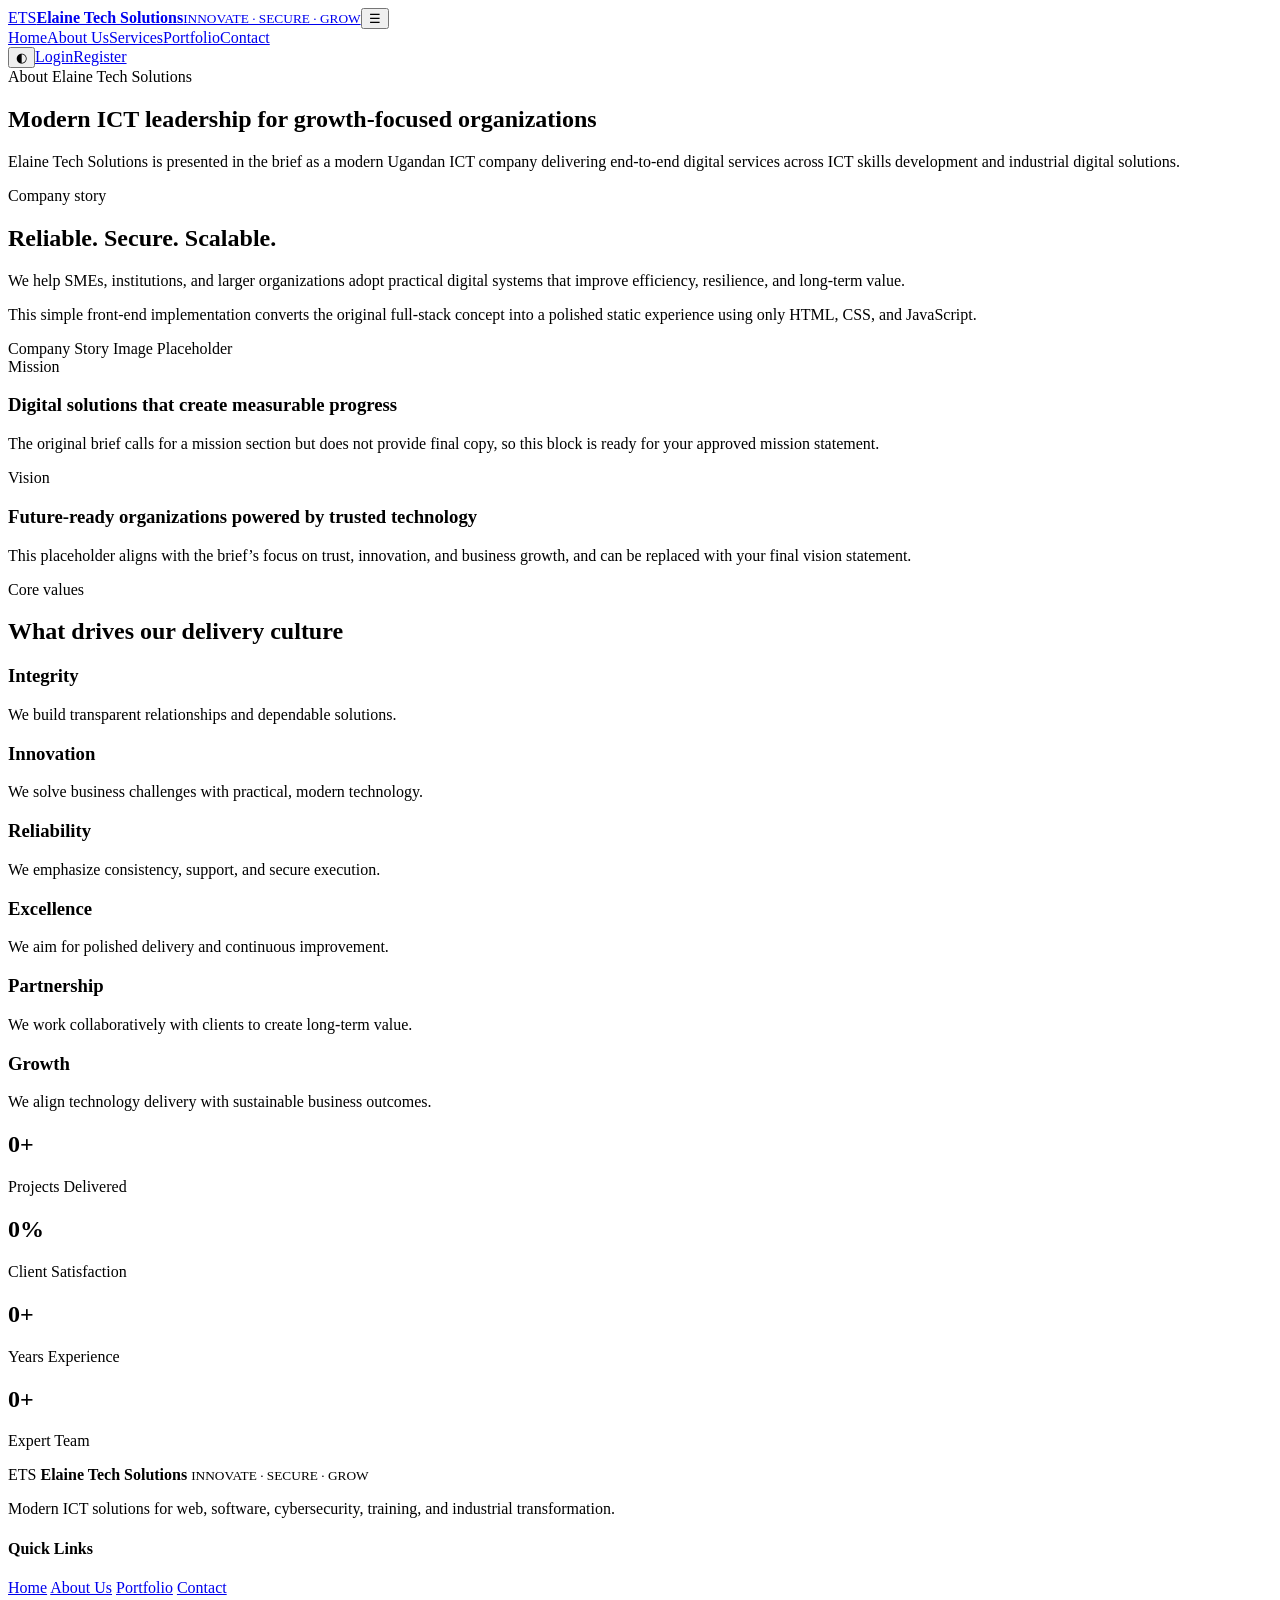
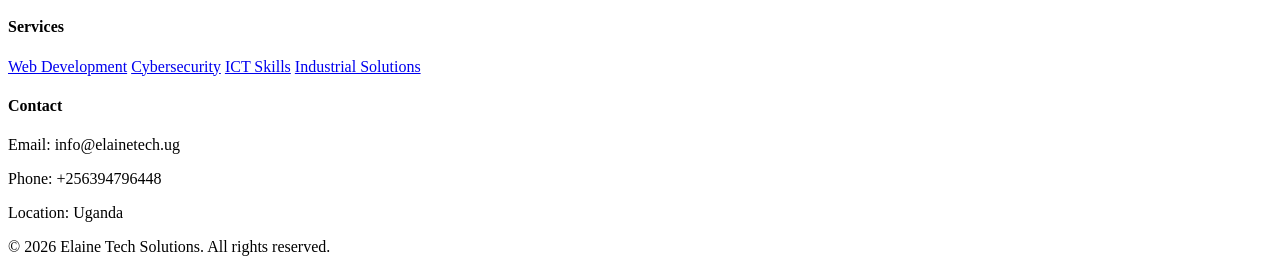
==== about.html @ 195ba715 "Add files via upload" ====
<!DOCTYPE html>
<html lang="en">
<head>
  <meta charset="UTF-8" />
  <meta name="viewport" content="width=device-width, initial-scale=1.0" />
  <title>About | Elaine Tech Solutions</title>
  <link rel="preconnect" href="https://fonts.googleapis.com" />
  <link rel="preconnect" href="https://fonts.gstatic.com" crossorigin />
  <link href="https://fonts.googleapis.com/css2?family=Inter:wght@400;500;600;700;800&display=swap" rel="stylesheet" />
  <link rel="stylesheet" href="assets/css/style.css" />
</head>
<body>
    <div class="container utility-wrap">
  <header class="site-header"><div class="container nav-wrap"><a class="brand" href="index.html"><span class="brand-mark">ETS</span><span><strong>Elaine Tech Solutions</strong><small>INNOVATE · SECURE · GROW</small></span></a><button class="nav-toggle" aria-label="Toggle navigation">☰</button><nav class="site-nav"><a href="index.html">Home</a><a class="active" href="about.html">About Us</a><a href="services.html">Services</a><a href="portfolio.html">Portfolio</a><a href="contact.html">Contact</a></nav><div class="nav-actions"><button id="themeToggle" class="theme-toggle" aria-label="Toggle dark mode">◐</button><a class="btn btn-ghost" href="contact.html">Login</a><a class="btn btn-primary" href="contact.html">Register</a></div></div></header>

  <main>
    <section class="page-hero section-pad light-section">
      <div class="container reveal">
        <span class="eyebrow">About Elaine Tech Solutions</span>
        <h1>Modern ICT leadership for growth-focused organizations</h1>
        <p>Elaine Tech Solutions is presented in the brief as a modern Ugandan ICT company delivering end-to-end digital services across ICT skills development and industrial digital solutions.</p>
      </div>
    </section>

    <section class="section-pad">
      <div class="container split-feature">
        <div class="feature-copy reveal">
          <span class="eyebrow">Company story</span>
          <h2>Reliable. Secure. Scalable.</h2>
          <p>We help SMEs, institutions, and larger organizations adopt practical digital systems that improve efficiency, resilience, and long-term value.</p>
          <p>This simple front-end implementation converts the original full-stack concept into a polished static experience using only HTML, CSS, and JavaScript.</p>
        </div>
        <div class="feature-visual reveal">
          <div class="visual-block">Company Story Image Placeholder</div>
        </div>
      </div>
    </section>

    <section class="section-pad light-section">
      <div class="container card-grid two-col-grid">
        <article class="card reveal">
          <span class="eyebrow">Mission</span>
          <h3>Digital solutions that create measurable progress</h3>
          <p>The original brief calls for a mission section but does not provide final copy, so this block is ready for your approved mission statement.</p>
        </article>
        <article class="card reveal">
          <span class="eyebrow">Vision</span>
          <h3>Future-ready organizations powered by trusted technology</h3>
          <p>This placeholder aligns with the brief’s focus on trust, innovation, and business growth, and can be replaced with your final vision statement.</p>
        </article>
      </div>
    </section>

    <section class="section-pad">
      <div class="container">
        <div class="section-head reveal">
          <span class="eyebrow">Core values</span>
          <h2>What drives our delivery culture</h2>
        </div>
        <div class="card-grid services-grid">
          <article class="card reveal">
            <h3>Integrity</h3>
            <p>We build transparent relationships and dependable solutions.</p>
          </article>
          <article class="card reveal">
            <h3>Innovation</h3>
            <p>We solve business challenges with practical, modern technology.</p>
          </article>
          <article class="card reveal">
            <h3>Reliability</h3>
            <p>We emphasize consistency, support, and secure execution.</p>
          </article>
          <article class="card reveal">
            <h3>Excellence</h3>
            <p>We aim for polished delivery and continuous improvement.</p>
          </article>
          <article class="card reveal">
            <h3>Partnership</h3>
            <p>We work collaboratively with clients to create long-term value.</p>
          </article>
          <article class="card reveal">
            <h3>Growth</h3>
            <p>We align technology delivery with sustainable business outcomes.</p>
          </article>
        </div>
      </div>
    </section>

    <section class="stats-band">
      <div class="container stats-grid">
        <div class="stat-item reveal">
          <h2><span class="counter" data-target="200">0</span>+</h2>
          <p>Projects Delivered</p>
        </div>
        <div class="stat-item reveal">
          <h2><span class="counter" data-target="98">0</span>%</h2>
          <p>Client Satisfaction</p>
        </div>
        <div class="stat-item reveal">
          <h2><span class="counter" data-target="10">0</span>+</h2>
          <p>Years Experience</p>
        </div>
        <div class="stat-item reveal">
          <h2><span class="counter" data-target="50">0</span>+</h2>
          <p>Expert Team</p></div>
      </div>
    </section>
  </main>

  <footer class="site-footer">
    <div class="container footer-grid">
      <div>
        <div class="brand footer-brand">
          <span class="brand-mark">ETS</span>
          <span><strong>Elaine Tech Solutions</strong>
            <small>INNOVATE · SECURE · GROW</small></span>
          </div>
          <p>Modern ICT solutions for web, software, cybersecurity, training, and industrial transformation.</p>
        </div>
        <div>
          <h4>Quick Links</h4>
          <a href="index.html">Home</a>
          <a href="about.html">About Us</a>
          <a href="portfolio.html">Portfolio</a>
          <a href="contact.html">Contact</a>
        </div>
        <div>
          <h4>Services</h4>
          <a href="services.html">Web Development</a>
          <a href="services.html">Cybersecurity</a>
          <a href="services.html">ICT Skills</a>
          <a href="services.html">Industrial Solutions</a>
        </div>
        <div>
          <h4>Contact</h4>
          <p>Email: info@elainetech.ug</p>
        <p>Phone: +256394796448</p>
          <p>Location: Uganda</p>
        </div>
      </div>
      <div class="footer-bottom">
        <div class="container">
          <p>© 2026 Elaine Tech Solutions. All rights reserved.</p>
        </div>
      </div>
    </footer>
  <script src="assets/js/main.js"></script>
</body>
</html>
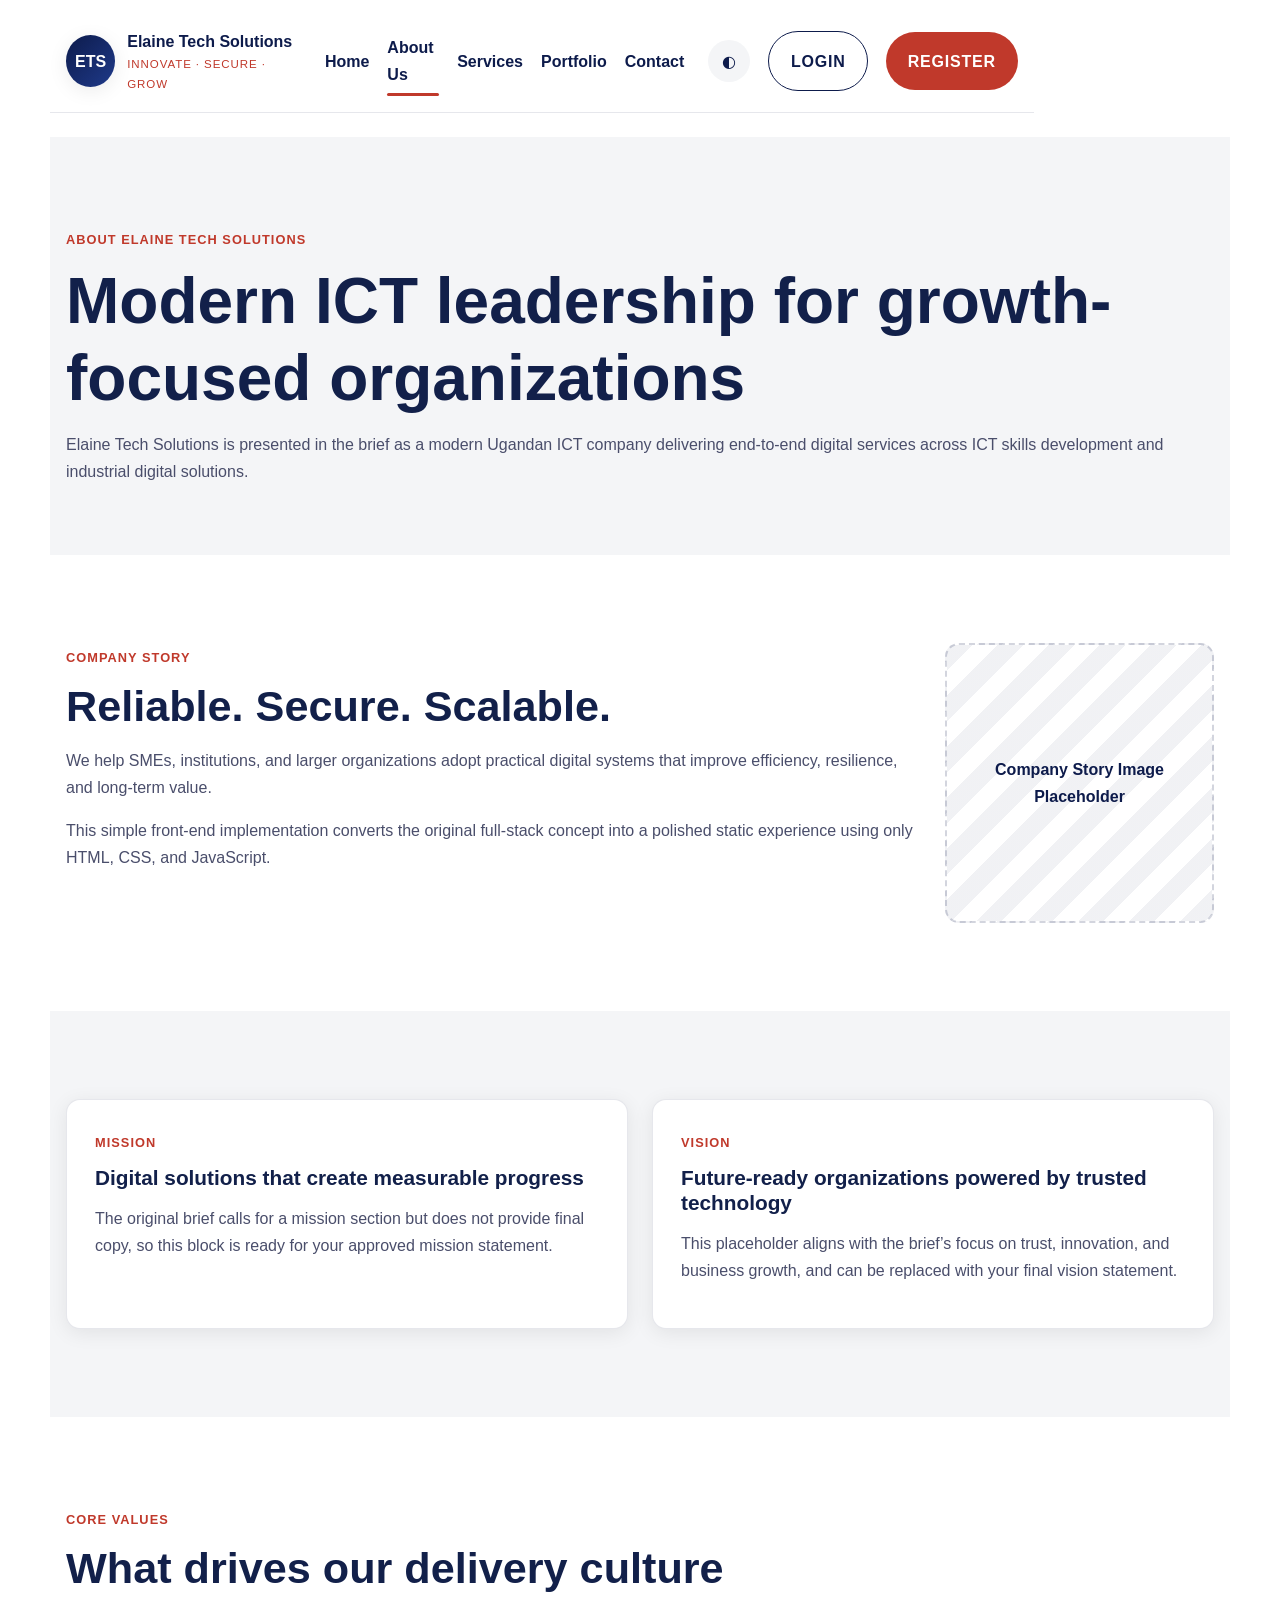
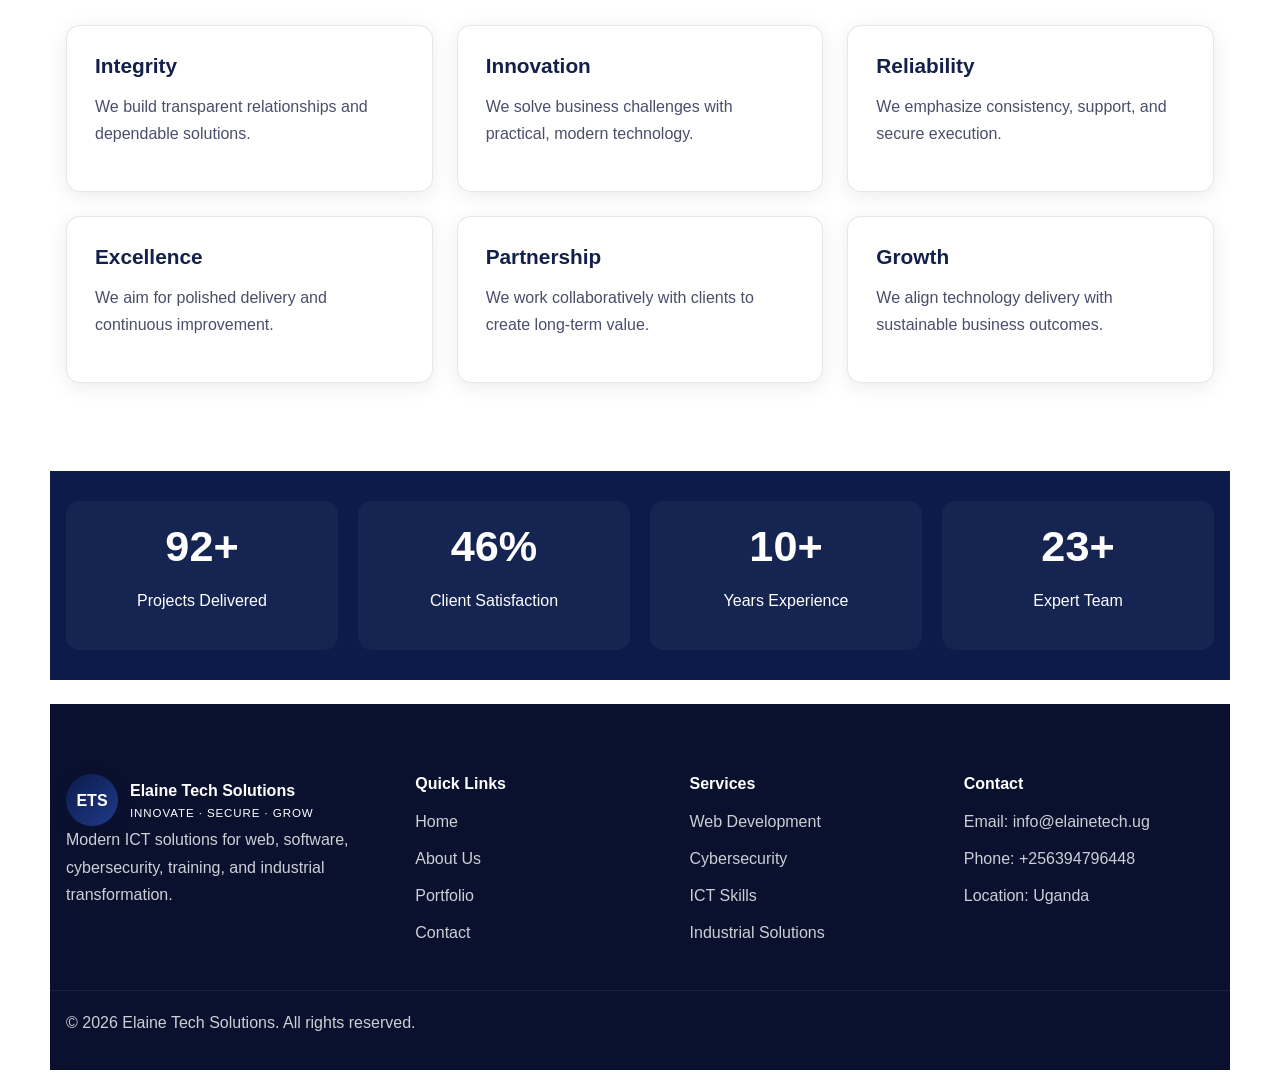
==== commit ea53540b: "Update about.html" ====
--- a/about.html
+++ b/about.html
@@ -7,7 +7,7 @@
   <link rel="preconnect" href="https://fonts.googleapis.com" />
   <link rel="preconnect" href="https://fonts.gstatic.com" crossorigin />
   <link href="https://fonts.googleapis.com/css2?family=Inter:wght@400;500;600;700;800&display=swap" rel="stylesheet" />
-  <link rel="stylesheet" href="assets/css/style.css" />
+  <link rel="stylesheet" href="style.css" />
 </head>
 <body>
     <div class="container utility-wrap">
@@ -144,6 +144,6 @@
         </div>
       </div>
     </footer>
-  <script src="assets/js/main.js"></script>
+  <script src="main.js"></script>
 </body>
-</html>+</html>
--- a/style.css
+++ b/style.css
@@ -0,0 +1,906 @@
+:root {
+  --navy: #0D1B4B;
+  --red: #C0392B;
+  --white: #FFFFFF;
+  --light: #F4F5F7;
+  --text: #4A4E6B;
+  --heading: #12204a;
+  --shadow: 0 4px 20px rgba(0,0,0,0.08);
+  --radius: 14px;
+  --container: 1180px;
+  --border: rgba(13,27,75,0.10);
+}
+
+* {
+  box-sizing: border-box;
+}
+
+html {
+  scroll-behavior: smooth;
+}
+
+body {
+  margin: 0;
+  font-family: 'Inter', Arial, sans-serif;
+  color: var(--text);
+  background: var(--white);
+  line-height: 1.7;
+}
+
+img {
+  max-width: 100%;
+  display: block;
+}
+
+a {
+  color: inherit;
+  text-decoration: none;
+}
+
+button,
+input,
+textarea {
+  font: inherit;
+}
+
+.container {
+  width: min(100% - 2rem, var(--container));
+  margin: 0 auto;
+}
+
+.section-pad {
+  padding: 88px 0;
+}
+
+.light-section {
+  background: var(--light);
+}
+
+.eyebrow {
+  display: inline-block;
+  text-transform: uppercase;
+  letter-spacing: 0.08em;
+  color: var(--red);
+  font-size: 0.8rem;
+  font-weight: 700;
+  margin-bottom: 12px;
+}
+
+.eyebrow.light {
+  color: rgba(255,255,255,0.75);
+}
+
+h1,
+h2,
+h3,
+h4 {
+  color: var(--heading);
+  line-height: 1.2;
+  margin: 0 0 14px;
+}
+
+h1 {
+  font-size: clamp(2.2rem, 5vw, 4rem);
+}
+
+h2 {
+  font-size: clamp(1.8rem, 4vw, 2.7rem);
+}
+
+h3 {
+  font-size: 1.3rem;
+}
+
+p {
+  margin: 0 0 1rem;
+}
+
+.utility-bar {
+  background: #09112f;
+  color: rgba(255,255,255,0.82);
+  font-size: 0.92rem;
+}
+
+.utility-wrap,
+.nav-wrap,
+.cta-wrap,
+.contact-grid,
+.split-feature,
+.hero-grid {
+  display: flex;
+  gap: 24px;
+}
+
+.utility-wrap {
+  justify-content: space-between;
+  align-items: center;
+  padding: 10px 0;
+  flex-wrap: wrap;
+}
+
+.utility-left,
+.utility-right {
+  display: flex;
+  gap: 18px;
+  flex-wrap: wrap;
+}
+
+.site-header {
+  position: sticky;
+  top: 0;
+  z-index: 100;
+  background: rgba(255,255,255,0.96);
+  backdrop-filter: blur(10px);
+  border-bottom: 1px solid var(--border);
+}
+
+.nav-wrap {
+  align-items: center;
+  justify-content: space-between;
+  padding: 18px 0;
+}
+
+.brand {
+  display: inline-flex;
+  align-items: center;
+  gap: 12px;
+}
+
+.brand strong {
+  display: block;
+  color: var(--navy);
+}
+
+.brand small {
+  display: block;
+  color: var(--red);
+  font-size: 0.72rem;
+  letter-spacing: 0.08em;
+}
+
+.brand-mark {
+  width: 52px;
+  height: 52px;
+  border-radius: 50%;
+  background: linear-gradient(135deg, var(--navy), #1f3a8a);
+  color: var(--white);
+  display: grid;
+  place-items: center;
+  font-weight: 800;
+  box-shadow: var(--shadow);
+}
+
+.site-nav,
+.nav-actions {
+  display: flex;
+  align-items: center;
+  gap: 18px;
+}
+
+.site-nav a {
+  position: relative;
+  font-weight: 600;
+  color: var(--navy);
+}
+
+.site-nav a.active::after,
+.site-nav a:hover::after {
+  content: '';
+  position: absolute;
+  left: 0;
+  bottom: -8px;
+  width: 100%;
+  height: 3px;
+  border-radius: 999px;
+  background: var(--red);
+}
+
+.nav-toggle,
+.theme-toggle,
+.carousel-btn,
+.dot,
+.filter-btn {
+  border: 0;
+  cursor: pointer;
+}
+
+.nav-toggle {
+  display: none;
+  background: transparent;
+  font-size: 1.8rem;
+  color: var(--navy);
+}
+
+.theme-toggle {
+  width: 42px;
+  height: 42px;
+  border-radius: 50%;
+  background: var(--light);
+  color: var(--navy);
+}
+
+.btn {
+  display: inline-flex;
+  align-items: center;
+  justify-content: center;
+  padding: 0.95rem 1.35rem;
+  border-radius: 999px;
+  font-weight: 700;
+  letter-spacing: 0.05em;
+  text-transform: uppercase;
+  transition: 0.3s ease;
+}
+
+.btn:hover {
+  transform: translateY(-2px);
+}
+
+.btn-primary {
+  background: var(--red);
+  color: var(--white);
+}
+
+.btn-ghost {
+  border: 1px solid var(--navy);
+  color: var(--navy);
+}
+
+.btn-outline {
+  border: 1px solid var(--red);
+  color: var(--red);
+}
+
+.btn-light {
+  background: var(--white);
+  color: var(--navy);
+}
+
+/* Hero */
+.hero {
+  position: relative;
+}
+
+.hero::before {
+  content: "";
+  position: absolute;
+  inset: 0;
+  background: rgba(0, 0, 0, 0.45); /* darker but clearer */
+  z-index: 1;
+}
+.hero-section {
+  position: relative;
+  height: 80vh;
+  display: grid;
+  place-items: center;
+  text-align: center;
+  color: #fff;
+  padding: 0 20px;
+  opacity: .7;
+  background:
+    linear-gradient(rgba(0,0,0,.7), rgba(46,125,50,.4)),
+    url('https://images.unsplash.com/photo-1498050108023-c5249f4df085') center/cover no-repeat;
+  background-attachment: fixed;
+  animation: zoomBg 20s ease-in-out infinite alternate;
+}
+
+.hero-inner {
+  display: grid;
+  grid-template-columns: 1fr 420px;
+  gap: 52px;
+  align-items: center;
+}
+
+.hero-text h1 {
+  font-size: clamp(2rem, 4vw, 3.2rem);
+  font-weight: 800;
+  color: #fff;
+  line-height: 1.15;
+  margin: 0 0 18px;
+}
+
+.hero-accent {
+  color: #e07b6a;
+}
+
+.hero-text .eyebrow {
+  background: rgba(192, 57, 43, 0.15);
+  border: 1px solid rgba(192, 57, 43, 0.35);
+  padding: 4px 14px;
+  border-radius: 999px;
+  color: #e07b6a;
+}
+
+.hero-text p {
+  color: rgba(255, 255, 255, 0.82);
+  font-size: 1.05rem;
+  max-width: 520px;
+  margin: 0 0 20px;
+}
+
+.hero-bullets {
+  list-style: none;
+  padding: 0;
+  margin: 0 0 28px;
+  display: flex;
+  flex-direction: column;
+  gap: 8px;
+}
+
+.hero-bullets li {
+  color: rgba(255, 255, 255, 0.75);
+  font-size: 0.92rem;
+  padding-left: 18px;
+  position: relative;
+}
+
+.hero-bullets li::before {
+  content: '';
+  position: absolute;
+  left: 0;
+  top: 50%;
+  transform: translateY(-50%);
+  width: 7px;
+  height: 7px;
+  border-radius: 50%;
+  background: #C0392B;
+}
+
+.hero-actions {
+  display: flex;
+  gap: 14px;
+  flex-wrap: wrap;
+}
+
+.btn-outline-light {
+  border: 1.5px solid rgba(255, 255, 255, 0.5);
+  color: #fff;
+  border-radius: 999px;
+  padding: 0.95rem 1.35rem;
+  font-weight: 700;
+  letter-spacing: 0.05em;
+  text-transform: uppercase;
+  display: inline-flex;
+  align-items: center;
+  transition: 0.3s ease;
+}
+
+.btn-outline-light:hover {
+  border-color: #fff;
+  transform: translateY(-2px);
+}
+
+/* Slideshow */
+.hero-slideshow {
+  position: relative;
+}
+
+.slideshow-track {
+  position: relative;
+  border-radius: 16px;
+  overflow: hidden;
+  aspect-ratio: 4 / 3;
+  background: rgba(255, 255, 255, 0.06);
+  border: 1.5px solid rgba(255, 255, 255, 0.15);
+  box-shadow: 0 8px 40px rgba(0, 0, 0, 0.4);
+}
+
+.slide-item {
+  position: absolute;
+  inset: 0;
+  opacity: 0;
+  transition: opacity 0.7s ease;
+  display: flex;
+  align-items: flex-end;
+}
+
+.slide-item.active {
+  opacity: 1;
+}
+
+.slide-item img {
+  position: absolute;
+  inset: 0;
+  width: 100%;
+  height: 100%;
+  object-fit: cover;
+}
+
+.slide-fallback {
+  position: absolute;
+  inset: 0;
+  display: none;
+  flex-direction: column;
+  align-items: center;
+  justify-content: center;
+  gap: 10px;
+}
+
+.slide-icon {
+  font-size: 2rem;
+  margin-bottom: 4px;
+}
+
+.slide-fallback span {
+  font-size: 0.95rem;
+  font-weight: 700;
+  color: rgba(255, 255, 255, 0.9);
+  text-align: center;
+  padding: 0 1rem;
+}
+
+.slide-caption {
+  position: relative;
+  z-index: 2;
+  width: 100%;
+  padding: 12px 18px;
+  background: linear-gradient(0deg, rgba(13, 27, 75, 0.9) 60%, transparent);
+  color: #fff;
+  font-size: 0.82rem;
+  font-weight: 600;
+}
+
+.slideshow-controls {
+  display: flex;
+  align-items: center;
+  justify-content: space-between;
+  margin-top: 14px;
+  padding: 0 4px;
+}
+
+.slide-arrow {
+  width: 36px;
+  height: 36px;
+  border-radius: 50%;
+  background: rgba(255, 255, 255, 0.12);
+  border: 1px solid rgba(255, 255, 255, 0.25);
+  color: #fff;
+  font-size: 1rem;
+  cursor: pointer;
+  display: flex;
+  align-items: center;
+  justify-content: center;
+  transition: background 0.2s;
+}
+
+.slide-arrow:hover {
+  background: rgba(192, 57, 43, 0.7);
+}
+
+.slide-dots {
+  display: flex;
+  gap: 8px;
+  align-items: center;
+}
+
+.sdot {
+  width: 9px;
+  height: 9px;
+  border-radius: 50%;
+  background: rgba(255, 255, 255, 0.3);
+  border: none;
+  cursor: pointer;
+  padding: 0;
+  transition: background 0.2s, transform 0.2s;
+}
+
+.sdot.active {
+  background: #C0392B;
+  transform: scale(1.35);
+}
+
+/* Responsive */
+@media (max-width: 860px) {
+  .hero-inner {
+    grid-template-columns: 1fr;
+    gap: 36px;
+  }
+
+  .slideshow-track {
+    aspect-ratio: 16 / 9;
+  }
+}
+
+.hero::before {
+  content: "";
+  position: absolute;
+  inset: 0;
+  background: rgba(0,0,0,.4);
+}
+
+.hero-content {
+  position: relative;
+  z-index: 1;
+}
+
+.hero-content h1 {
+  font-size: 3rem;
+  margin-bottom: 1rem;
+}
+
+.hero-content p {
+  font-size: 1.2rem;
+  max-width: 600px;
+  margin: 0 auto 2rem;
+}
+
+@keyframes zoomBg {
+  from {
+    background-size: 100%;
+  }
+  to {
+    background-size: 110%;
+  }
+}
+
+.slide {
+  display: none;
+}
+
+.slide.active {
+  display: block;
+}
+
+.slide-card,
+.visual-block,
+.map-placeholder,
+.gallery-item,
+.project-thumb {
+  min-height: 280px;
+  border-radius: var(--radius);
+  border: 2px dashed rgba(13,27,75,0.18);
+  background: repeating-linear-gradient(135deg, rgba(13,27,75,0.06) 0 18px, rgba(255,255,255,0.9) 18px 36px);
+  display: grid;
+  place-items: center;
+  text-align: center;
+  padding: 2rem;
+  color: var(--navy);
+  font-weight: 700;
+}
+
+.carousel-controls {
+  display: flex;
+  align-items: center;
+  justify-content: space-between;
+  margin-top: 16px;
+}
+
+.carousel-btn {
+  width: 42px;
+  height: 42px;
+  border-radius: 50%;
+  background: var(--navy);
+  color: var(--white);
+}
+
+.dots {
+  display: flex;
+  gap: 10px;
+}
+
+.dot {
+  width: 11px;
+  height: 11px;
+  border-radius: 50%;
+  background: rgba(13,27,75,0.25);
+}
+
+.dot.active {
+  background: var(--red);
+}
+
+.stats-band,
+.cta-band {
+  background: var(--navy);
+  color: var(--white);
+}
+
+.stats-grid {
+  display: grid;
+  grid-template-columns: repeat(4, 1fr);
+  gap: 20px;
+  padding: 30px 0;
+}
+
+.stat-item {
+  text-align: center;
+  padding: 20px;
+  border-radius: var(--radius);
+  background: rgba(255,255,255,0.04);
+}
+
+.stat-item h2,
+.cta-band h2 {
+  color: var(--white);
+}
+
+.section-head {
+  max-width: 720px;
+  margin-bottom: 30px;
+}
+
+.card-grid {
+  display: grid;
+  grid-template-columns: repeat(3, 1fr);
+  gap: 24px;
+}
+
+.two-col-grid {
+  grid-template-columns: repeat(2, 1fr);
+}
+
+.card,
+.project-card,
+.office-card,
+.contact-form {
+  background: var(--white);
+  border: 1px solid var(--border);
+  border-radius: var(--radius);
+  padding: 28px;
+  box-shadow: var(--shadow);
+  transition: 0.3s ease;
+}
+
+.card:hover,
+.project-card:hover {
+  transform: translateY(-4px);
+}
+
+.card a,
+.project-card a {
+  color: var(--red);
+  font-weight: 700;
+}
+
+.gallery-strip {
+  display: grid;
+  grid-template-columns: repeat(4, 1fr);
+  gap: 18px;
+}
+
+.gallery-item {
+  min-height: 160px;
+}
+
+.portfolio-preview,
+.portfolio-grid,
+.services-grid,
+.testimonials-grid {
+  align-items: stretch;
+}
+
+.project-thumb {
+  min-height: 190px;
+  margin-bottom: 16px;
+}
+
+.tag {
+  display: inline-block;
+  padding: 0.38rem 0.72rem;
+  border-radius: 999px;
+  background: rgba(192,57,43,0.1);
+  color: var(--red);
+  font-size: 0.8rem;
+  font-weight: 700;
+  margin-bottom: 14px;
+}
+
+.cta-wrap {
+  align-items: center;
+  justify-content: space-between;
+}
+
+.site-footer {
+  background: #09112f;
+  color: rgba(255,255,255,0.8);
+}
+
+.footer-grid {
+  display: grid;
+  grid-template-columns: 1.3fr 1fr 1fr 1fr;
+  gap: 24px;
+  padding: 70px 0 34px;
+}
+
+.footer-grid h4 {
+  color: var(--white);
+}
+
+.footer-grid a,
+.footer-grid p {
+  display: block;
+  margin-bottom: 10px;
+}
+
+.footer-brand strong,
+.footer-brand small {
+  color: var(--white);
+}
+
+.footer-bottom {
+  border-top: 1px solid rgba(255,255,255,0.08);
+  padding: 18px 0;
+}
+
+.page-hero {
+  padding-bottom: 54px;
+}
+
+.filter-bar {
+  display: flex;
+  gap: 12px;
+  flex-wrap: wrap;
+  margin-bottom: 28px;
+}
+
+.filter-btn {
+  padding: 0.8rem 1rem;
+  border-radius: 999px;
+  background: var(--light);
+  color: var(--navy);
+  font-weight: 700;
+}
+
+.filter-btn.active {
+  background: var(--red);
+  color: var(--white);
+}
+
+.contact-grid {
+  align-items: start;
+}
+
+.form-grid {
+  display: grid;
+  grid-template-columns: repeat(2, 1fr);
+  gap: 18px;
+  margin: 24px 0;
+}
+
+.form-grid label {
+  display: grid;
+  gap: 8px;
+}
+
+.form-grid .full {
+  grid-column: 1 / -1;
+}
+
+input,
+textarea {
+  width: 100%;
+  padding: 0.95rem 1rem;
+  border-radius: 12px;
+  border: 1px solid rgba(13,27,75,0.15);
+  background: var(--light);
+}
+
+.form-message {
+  margin-top: 16px;
+  font-weight: 600;
+}
+
+.reveal {
+  opacity: 0;
+  transform: translateY(18px);
+  transition: opacity 0.6s ease, transform 0.6s ease;
+}
+
+.reveal.visible {
+  opacity: 1;
+  transform: translateY(0);
+}
+
+.dark-mode {
+  --white: #0f172a;
+  --light: #111827;
+  --text: #cbd5e1;
+  --heading: #f8fafc;
+  --border: rgba(255,255,255,0.10);
+  background: #0f172a;
+}
+
+.dark-mode body,
+body.dark-mode {
+  background: #0f172a;
+  color: var(--text);
+}
+
+body.dark-mode .site-header {
+  background: rgba(15,23,42,0.95);
+}
+
+body.dark-mode .site-nav a,
+body.dark-mode .brand strong,
+body.dark-mode .theme-toggle {
+  color: #f8fafc;
+}
+
+body.dark-mode .card,
+body.dark-mode .project-card,
+body.dark-mode .office-card,
+body.dark-mode .contact-form,
+body.dark-mode .hero-carousel {
+  background: #111827;
+}
+
+body.dark-mode .filter-btn {
+  background: #1f2937;
+  color: #f8fafc;
+}
+
+body.dark-mode .gallery-item,
+body.dark-mode .slide-card,
+body.dark-mode .visual-block,
+body.dark-mode .map-placeholder,
+body.dark-mode .project-thumb {
+  background: repeating-linear-gradient(135deg, rgba(255,255,255,0.06) 0 18px, rgba(17,24,39,1) 18px 36px);
+  color: #f8fafc;
+}
+
+@media (max-width: 980px) {
+  .hero-grid,
+  .split-feature,
+  .contact-grid,
+  .cta-wrap {
+    flex-direction: column;
+  }
+
+  .card-grid,
+  .stats-grid,
+  .gallery-strip,
+  .footer-grid,
+  .two-col-grid {
+    grid-template-columns: 1fr 1fr;
+  }
+
+  .site-nav {
+    display: none;
+    position: absolute;
+    left: 1rem;
+    right: 1rem;
+    top: calc(100% + 10px);
+    background: var(--white);
+    border: 1px solid var(--border);
+    border-radius: var(--radius);
+    box-shadow: var(--shadow);
+    padding: 16px;
+    flex-direction: column;
+    align-items: flex-start;
+  }
+
+  body.dark-mode .site-nav {
+    background: #111827;
+  }
+
+  .site-nav.open {
+    display: flex;
+  }
+
+  .nav-toggle {
+    display: inline-block;
+  }
+}
+
+@media (max-width: 680px) {
+  .nav-actions .btn {
+    display: none;
+  }
+
+  .card-grid,
+  .stats-grid,
+  .gallery-strip,
+  .footer-grid,
+  .two-col-grid,
+  .form-grid {
+    grid-template-columns: 1fr;
+  }
+
+  .section-pad {
+    padding: 72px 0;
+  }
+
+  .brand-mark {
+    width: 44px;
+    height: 44px;
+  }
+}
